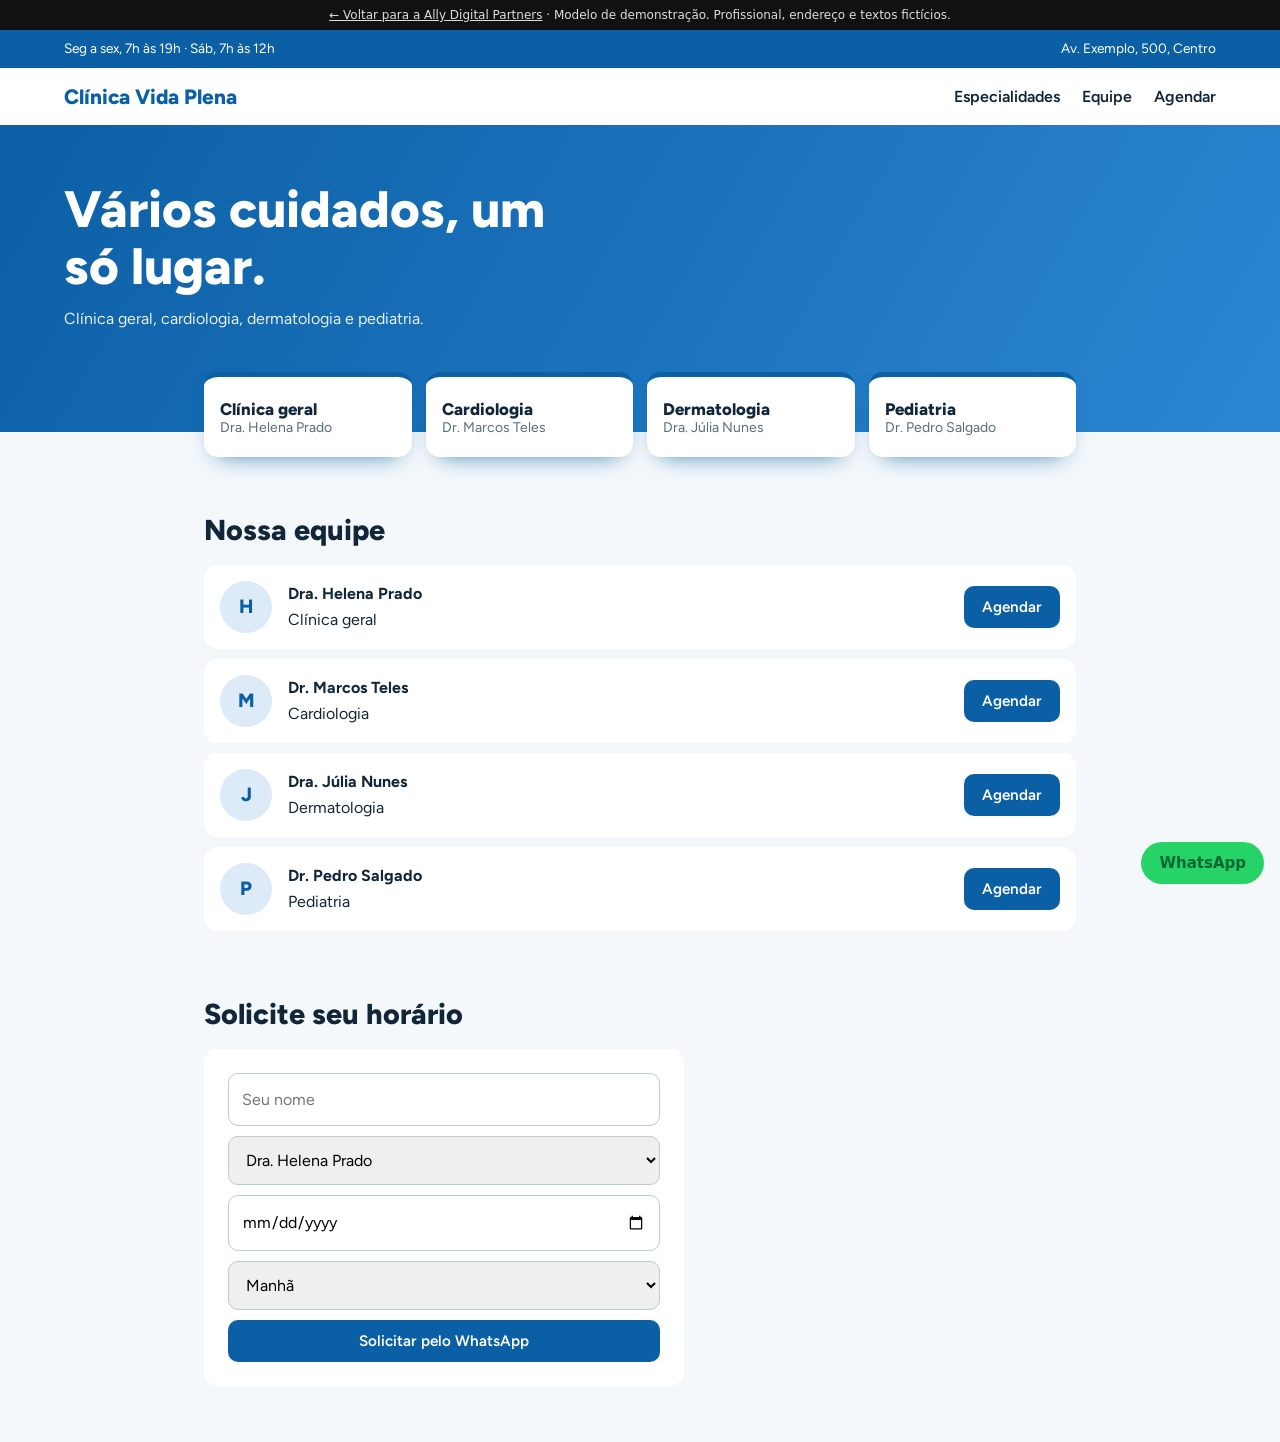
==== modelos/clinica-medica/index.html @ db663fcd "feat: atualizar portfólio ADP - site principal + 9 modelos de sites" ====
<!DOCTYPE html><html lang="pt-BR"><meta charset="utf-8"><meta name="viewport" content="width=device-width,initial-scale=1"><title>Clínica Vida Plena | Modelo de demonstração</title><link href="https://fonts.googleapis.com/css2?family=Figtree:wght@400;600;800&display=swap" rel="stylesheet"><link rel="stylesheet" href="style.css"><body><div class="demo"><a href="../../index.html">← Voltar para a Ally Digital Partners</a> · Modelo de demonstração. Profissional, endereço e textos fictícios.</div><div class="util"><span>Seg a sex, 7h às 19h · Sáb, 7h às 12h</span><span>Av. Exemplo, 500, Centro</span></div>
<header><b>Clínica Vida Plena</b><span><a href="#esp">Especialidades</a><a href="#eq">Equipe</a><a href="#ag">Agendar</a></span></header>
<div class="hero"><h1>Vários cuidados, um só lugar.</h1><p>Clínica geral, cardiologia, dermatologia e pediatria.</p></div>
<div class="sp" id="esp"><button onclick="pick('Dra. Helena Prado')">Clínica geral<small>Dra. Helena Prado</small></button><button onclick="pick('Dr. Marcos Teles')">Cardiologia<small>Dr. Marcos Teles</small></button><button onclick="pick('Dra. Júlia Nunes')">Dermatologia<small>Dra. Júlia Nunes</small></button><button onclick="pick('Dr. Pedro Salgado')">Pediatria<small>Dr. Pedro Salgado</small></button></div>
<div class="sec" id="eq"><h2>Nossa equipe</h2>
<div class="doc"><i>H</i><div><b>Dra. Helena Prado</b><br>Clínica geral</div><button onclick="pick('Dra. Helena Prado')">Agendar</button></div>
<div class="doc"><i>M</i><div><b>Dr. Marcos Teles</b><br>Cardiologia</div><button onclick="pick('Dr. Marcos Teles')">Agendar</button></div>
<div class="doc"><i>J</i><div><b>Dra. Júlia Nunes</b><br>Dermatologia</div><button onclick="pick('Dra. Júlia Nunes')">Agendar</button></div>
<div class="doc"><i>P</i><div><b>Dr. Pedro Salgado</b><br>Pediatria</div><button onclick="pick('Dr. Pedro Salgado')">Agendar</button></div></div>
<div class="sec" id="ag" style="padding-top:0"><h2>Solicite seu horário</h2><form class="fm" onsubmit="wa(event,this)"><input name="Nome" placeholder="Seu nome" required><select name="Profissional" id="prof"><option>Dra. Helena Prado</option><option>Dr. Marcos Teles</option><option>Dra. Júlia Nunes</option><option>Dr. Pedro Salgado</option></select><input name="Data desejada" type="date"><select name="Período"><option>Manhã</option><option>Tarde</option></select><button class="btn">Solicitar pelo WhatsApp</button></form></div><a class="wa" href="https://wa.me/5589994756236" target="_blank" rel="noopener">WhatsApp</a><script src="script.js"></script>
---- modelos/clinica-medica/style.css ----
*{box-sizing:border-box;margin:0}
html{scroll-behavior:smooth}
a{color:inherit}
.demo{background:#111;color:#ddd;font:500 12px system-ui;text-align:center;padding:8px}
.wa{position:fixed;right:16px;bottom:16px;background:#25D366;color:#063;font:600 15px system-ui;text-decoration:none;padding:12px 18px;border-radius:99px;z-index:99}
.pg{display:none}
.pg.on{display:block}
@media(prefers-reduced-motion:reduce){*{animation:none!important}
html{scroll-behavior:auto}
.mq span{padding-left:0!important}}
body{background:#F4F8FB;color:#12263A;font:16px/1.6 Figtree,sans-serif}
.util{background:#0B5FA5;color:#fff;font-size:.85rem;padding:8px 5vw;display:flex;justify-content:space-between;gap:10px;flex-wrap:wrap}
header{background:#fff;padding:16px 5vw;display:flex;justify-content:space-between;align-items:center;box-shadow:0 2px 0 #E0EAF3;flex-wrap:wrap;gap:10px}
header b{font:800 1.3rem Figtree;color:#0B5FA5}
header a{font-weight:600;text-decoration:none;margin-left:22px}
.hero{background:linear-gradient(120deg,#0B5FA5,#2C86D1);color:#fff;padding:56px 5vw 100px}
.hero h1{font:800 clamp(2rem,5vw,3.2rem)/1.1 Figtree;max-width:16ch}
.hero p{margin-top:12px;opacity:.9}
.sp{display:grid;grid-template-columns:repeat(auto-fit,minmax(170px,1fr));gap:14px;max-width:1000px;margin:-60px auto 0;padding:0 5vw;position:relative}
.sp button{background:#fff;border:0;border-radius:14px;padding:22px 16px;text-align:left;font:800 1.05rem Figtree;color:#12263A;box-shadow:0 10px 24px -14px #0B5FA5;cursor:pointer;border-top:5px solid #0B5FA5}
.sp small{display:block;font-weight:400;color:#5a6b7b}
.sec{max-width:1000px;margin:auto;padding:56px 5vw}
h2{font:800 1.8rem Figtree;margin-bottom:18px}
.doc{display:flex;align-items:center;gap:16px;background:#fff;border-radius:14px;padding:16px;margin-bottom:10px}
.doc i{width:52px;height:52px;border-radius:50%;background:#DCEBF7;color:#0B5FA5;display:grid;place-items:center;font:800 1.2rem Figtree;font-style:normal}
.doc div{flex:1}
.doc button,.fm .btn{background:#0B5FA5;color:#fff;border:0;border-radius:10px;padding:12px 18px;font:600 .95rem Figtree;cursor:pointer}
.fm{display:grid;gap:10px;max-width:480px;background:#fff;padding:24px;border-radius:14px}
.fm input,.fm select{padding:13px;border:1px solid #b9cadb;border-radius:10px;font:inherit}
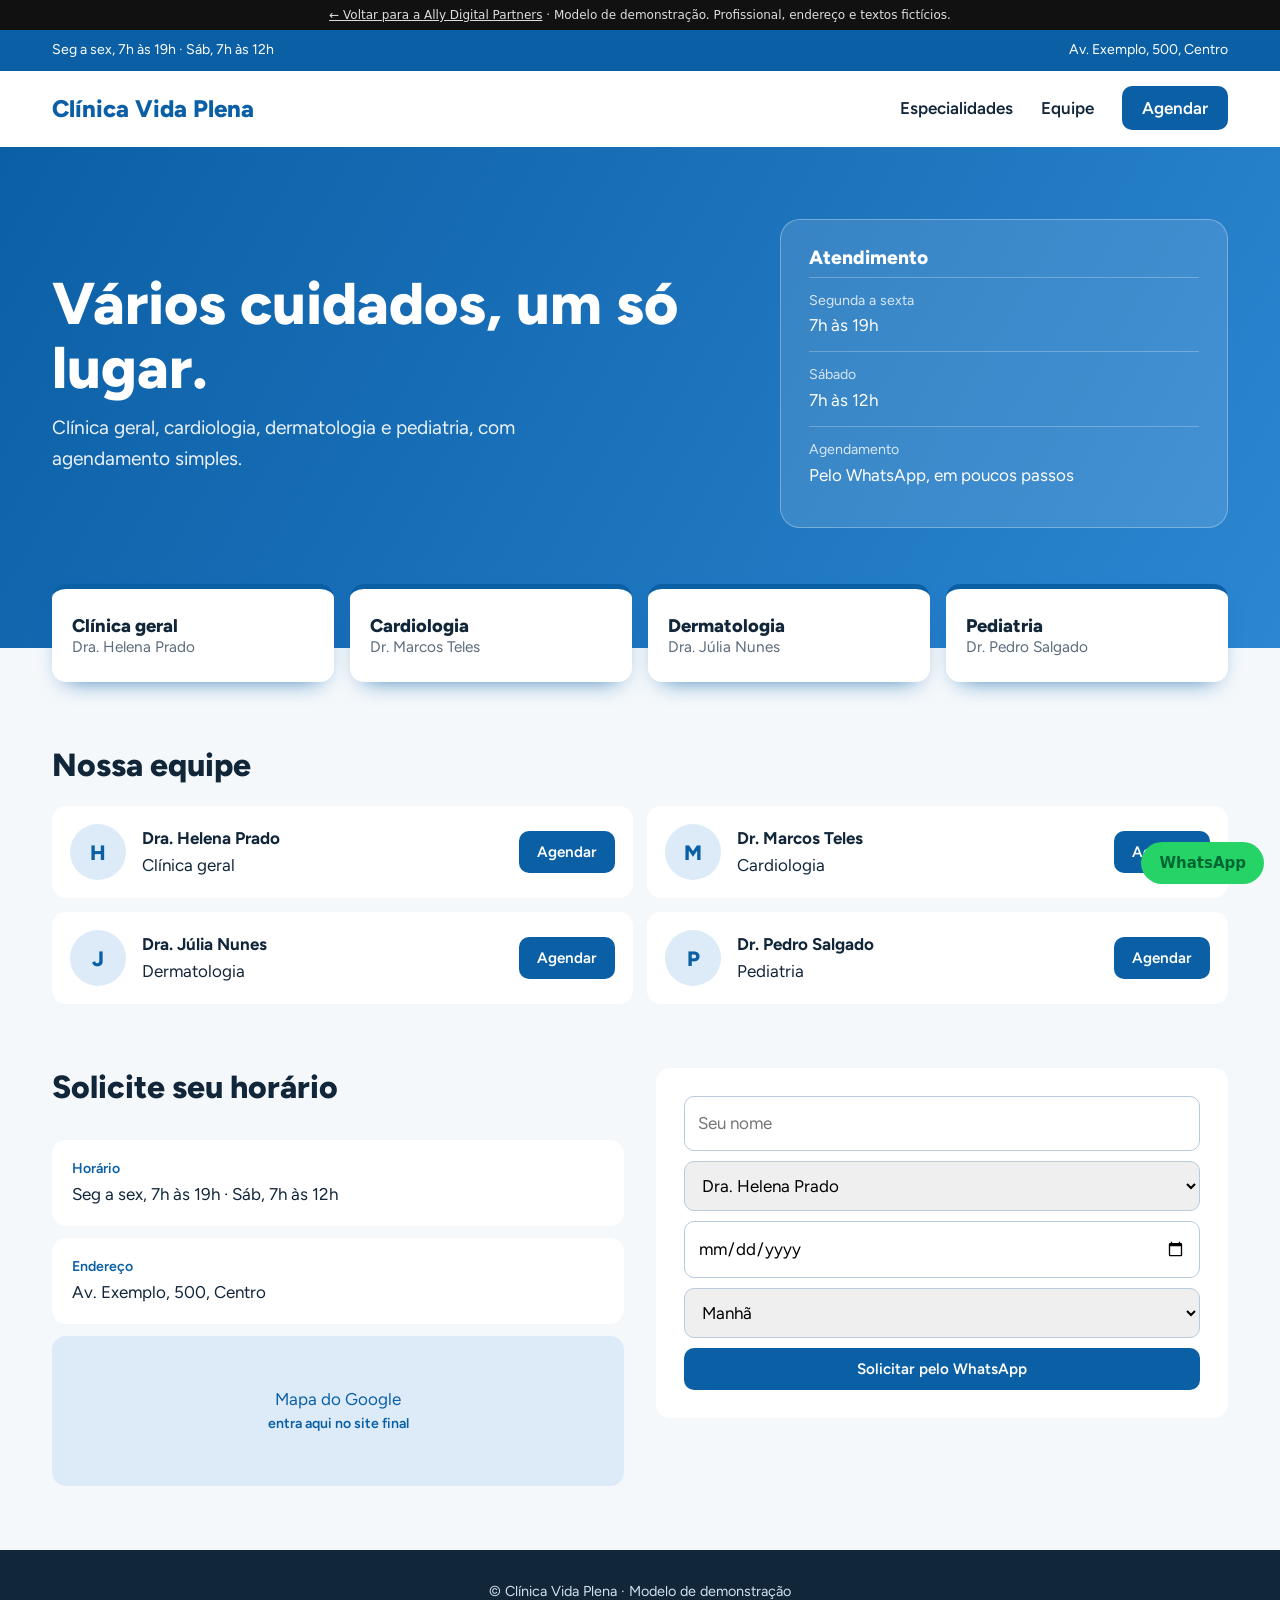
==== commit 203941b0: "update: atualizar site principal e modelos" ====
--- a/modelos/clinica-medica/index.html
+++ b/modelos/clinica-medica/index.html
@@ -1,10 +1,13 @@
-<!DOCTYPE html><html lang="pt-BR"><meta charset="utf-8"><meta name="viewport" content="width=device-width,initial-scale=1"><title>Clínica Vida Plena | Modelo de demonstração</title><link href="https://fonts.googleapis.com/css2?family=Figtree:wght@400;600;800&display=swap" rel="stylesheet"><link rel="stylesheet" href="style.css"><body><div class="demo"><a href="../../index.html">← Voltar para a Ally Digital Partners</a> · Modelo de demonstração. Profissional, endereço e textos fictícios.</div><div class="util"><span>Seg a sex, 7h às 19h · Sáb, 7h às 12h</span><span>Av. Exemplo, 500, Centro</span></div>
-<header><b>Clínica Vida Plena</b><span><a href="#esp">Especialidades</a><a href="#eq">Equipe</a><a href="#ag">Agendar</a></span></header>
-<div class="hero"><h1>Vários cuidados, um só lugar.</h1><p>Clínica geral, cardiologia, dermatologia e pediatria.</p></div>
-<div class="sp" id="esp"><button onclick="pick('Dra. Helena Prado')">Clínica geral<small>Dra. Helena Prado</small></button><button onclick="pick('Dr. Marcos Teles')">Cardiologia<small>Dr. Marcos Teles</small></button><button onclick="pick('Dra. Júlia Nunes')">Dermatologia<small>Dra. Júlia Nunes</small></button><button onclick="pick('Dr. Pedro Salgado')">Pediatria<small>Dr. Pedro Salgado</small></button></div>
-<div class="sec" id="eq"><h2>Nossa equipe</h2>
+<!DOCTYPE html><html lang="pt-BR"><meta charset="utf-8"><meta name="viewport" content="width=device-width,initial-scale=1"><title>Clínica Vida Plena | Modelo de demonstração</title><link href="https://fonts.googleapis.com/css2?family=Figtree:wght@400;600;800&display=swap" rel="stylesheet"><link rel="stylesheet" href="style.css"><body><div class="demo"><a href="../../index.html">← Voltar para a Ally Digital Partners</a> · Modelo de demonstração. Profissional, endereço e textos fictícios.</div><div class="util"><div class="w"><span>Seg a sex, 7h às 19h · Sáb, 7h às 12h</span><span>Av. Exemplo, 500, Centro</span></div></div>
+<header><div class="w"><b>Clínica Vida Plena</b><span><a href="#esp">Especialidades</a><a href="#eq">Equipe</a><a class="hbtn" href="#ag">Agendar</a></span></div></header>
+<div class="hero"><div class="w"><div><h1>Vários cuidados, um só lugar.</h1><p>Clínica geral, cardiologia, dermatologia e pediatria, com agendamento simples.</p></div><div class="hc"><h3>Atendimento</h3><div><small>Segunda a sexta</small>7h às 19h</div><div><small>Sábado</small>7h às 12h</div><div><small>Agendamento</small>Pelo WhatsApp, em poucos passos</div></div></div></div>
+<div class="w sp" id="esp"><button onclick="pick('Dra. Helena Prado')">Clínica geral<small>Dra. Helena Prado</small></button><button onclick="pick('Dr. Marcos Teles')">Cardiologia<small>Dr. Marcos Teles</small></button><button onclick="pick('Dra. Júlia Nunes')">Dermatologia<small>Dra. Júlia Nunes</small></button><button onclick="pick('Dr. Pedro Salgado')">Pediatria<small>Dr. Pedro Salgado</small></button></div>
+<div class="w sec" id="eq"><h2>Nossa equipe</h2><div class="dg">
 <div class="doc"><i>H</i><div><b>Dra. Helena Prado</b><br>Clínica geral</div><button onclick="pick('Dra. Helena Prado')">Agendar</button></div>
 <div class="doc"><i>M</i><div><b>Dr. Marcos Teles</b><br>Cardiologia</div><button onclick="pick('Dr. Marcos Teles')">Agendar</button></div>
 <div class="doc"><i>J</i><div><b>Dra. Júlia Nunes</b><br>Dermatologia</div><button onclick="pick('Dra. Júlia Nunes')">Agendar</button></div>
-<div class="doc"><i>P</i><div><b>Dr. Pedro Salgado</b><br>Pediatria</div><button onclick="pick('Dr. Pedro Salgado')">Agendar</button></div></div>
-<div class="sec" id="ag" style="padding-top:0"><h2>Solicite seu horário</h2><form class="fm" onsubmit="wa(event,this)"><input name="Nome" placeholder="Seu nome" required><select name="Profissional" id="prof"><option>Dra. Helena Prado</option><option>Dr. Marcos Teles</option><option>Dra. Júlia Nunes</option><option>Dr. Pedro Salgado</option></select><input name="Data desejada" type="date"><select name="Período"><option>Manhã</option><option>Tarde</option></select><button class="btn">Solicitar pelo WhatsApp</button></form></div><a class="wa" href="https://wa.me/5589994756236" target="_blank" rel="noopener">WhatsApp</a><script src="script.js"></script>+<div class="doc"><i>P</i><div><b>Dr. Pedro Salgado</b><br>Pediatria</div><button onclick="pick('Dr. Pedro Salgado')">Agendar</button></div></div></div>
+<div class="w sec" id="ag" style="padding-top:0"><div class="ag"><div class="inf"><h2>Solicite seu horário</h2><div><small>Horário</small>Seg a sex, 7h às 19h · Sáb, 7h às 12h</div><div><small>Endereço</small>Av. Exemplo, 500, Centro</div><div class="mp">Mapa do Google<br><small>entra aqui no site final</small></div></div>
+<form class="fm" onsubmit="wa(event,this)"><input name="Nome" placeholder="Seu nome" required><select name="Profissional" id="prof"><option>Dra. Helena Prado</option><option>Dr. Marcos Teles</option><option>Dra. Júlia Nunes</option><option>Dr. Pedro Salgado</option></select><input name="Data desejada" type="date"><select name="Período"><option>Manhã</option><option>Tarde</option></select><button class="btn">Solicitar pelo WhatsApp</button></form></div></div>
+<footer>© Clínica Vida Plena · Modelo de demonstração</footer>
+<a class="wa" href="https://wa.me/5589994756236" target="_blank" rel="noopener">WhatsApp</a><script src="script.js"></script>
--- a/modelos/clinica-medica/style.css
+++ b/modelos/clinica-medica/style.css
@@ -8,22 +8,19 @@
 @media(prefers-reduced-motion:reduce){*{animation:none!important}
 html{scroll-behavior:auto}
 .mq span{padding-left:0!important}}
-body{background:#F4F8FB;color:#12263A;font:16px/1.6 Figtree,sans-serif}
-.util{background:#0B5FA5;color:#fff;font-size:.85rem;padding:8px 5vw;display:flex;justify-content:space-between;gap:10px;flex-wrap:wrap}
-header{background:#fff;padding:16px 5vw;display:flex;justify-content:space-between;align-items:center;box-shadow:0 2px 0 #E0EAF3;flex-wrap:wrap;gap:10px}
-header b{font:800 1.3rem Figtree;color:#0B5FA5}
-header a{font-weight:600;text-decoration:none;margin-left:22px}
-.hero{background:linear-gradient(120deg,#0B5FA5,#2C86D1);color:#fff;padding:56px 5vw 100px}
-.hero h1{font:800 clamp(2rem,5vw,3.2rem)/1.1 Figtree;max-width:16ch}
-.hero p{margin-top:12px;opacity:.9}
-.sp{display:grid;grid-template-columns:repeat(auto-fit,minmax(170px,1fr));gap:14px;max-width:1000px;margin:-60px auto 0;padding:0 5vw;position:relative}
-.sp button{background:#fff;border:0;border-radius:14px;padding:22px 16px;text-align:left;font:800 1.05rem Figtree;color:#12263A;box-shadow:0 10px 24px -14px #0B5FA5;cursor:pointer;border-top:5px solid #0B5FA5}
-.sp small{display:block;font-weight:400;color:#5a6b7b}
-.sec{max-width:1000px;margin:auto;padding:56px 5vw}
-h2{font:800 1.8rem Figtree;margin-bottom:18px}
-.doc{display:flex;align-items:center;gap:16px;background:#fff;border-radius:14px;padding:16px;margin-bottom:10px}
-.doc i{width:52px;height:52px;border-radius:50%;background:#DCEBF7;color:#0B5FA5;display:grid;place-items:center;font:800 1.2rem Figtree;font-style:normal}
-.doc div{flex:1}
-.doc button,.fm .btn{background:#0B5FA5;color:#fff;border:0;border-radius:10px;padding:12px 18px;font:600 .95rem Figtree;cursor:pointer}
-.fm{display:grid;gap:10px;max-width:480px;background:#fff;padding:24px;border-radius:14px}
-.fm input,.fm select{padding:13px;border:1px solid #b9cadb;border-radius:10px;font:inherit}
+body{background:#F4F8FB;color:#12263A;font:17px/1.6 Figtree,sans-serif}
+.w{max-width:1240px;margin:auto;padding:0 32px}
+.util{background:#0B5FA5;color:#fff;font-size:.88rem;padding:9px 0}.util .w{display:flex;justify-content:space-between;gap:10px;flex-wrap:wrap}
+header{background:#fff;box-shadow:0 2px 0 #E0EAF3}header .w{display:flex;justify-content:space-between;align-items:center;height:76px}header b{font:800 1.5rem Figtree;color:#0B5FA5}header a{font-weight:600;text-decoration:none;margin-left:28px}header a.hbtn{background:#0B5FA5;color:#fff;padding:12px 20px;border-radius:10px}
+.hero{background:linear-gradient(120deg,#0B5FA5,#2C86D1);color:#fff;padding:72px 0 120px}.hero .w{display:grid;grid-template-columns:1.2fr .8fr;gap:56px;align-items:center}
+.hero h1{font:800 clamp(2.4rem,4.6vw,4rem)/1.08 Figtree}.hero p{margin-top:14px;font-size:1.2rem;opacity:.92;max-width:46ch}
+.hc{background:rgba(255,255,255,.12);border:1px solid rgba(255,255,255,.3);border-radius:20px;padding:26px 28px}.hc h3{font:800 1.2rem Figtree;margin-bottom:8px}.hc div{padding:12px 0;border-top:1px solid rgba(255,255,255,.25)}.hc small{display:block;opacity:.8}
+.sp{display:grid;grid-template-columns:repeat(4,1fr);gap:16px;margin-top:-64px;position:relative}
+.sp button{background:#fff;border:0;border-radius:14px;padding:26px 20px;text-align:left;font:800 1.15rem Figtree;color:#12263A;box-shadow:0 10px 24px -14px #0B5FA5;cursor:pointer;border-top:5px solid #0B5FA5}.sp small{display:block;font-weight:400;color:#5a6b7b}
+.sec{padding-top:64px;padding-bottom:64px}h2{font:800 2rem Figtree;margin-bottom:22px}
+.dg{display:grid;grid-template-columns:1fr 1fr;gap:14px}
+.doc{display:flex;align-items:center;gap:16px;background:#fff;border-radius:14px;padding:18px}.doc i{width:56px;height:56px;border-radius:50%;background:#DCEBF7;color:#0B5FA5;display:grid;place-items:center;font:800 1.3rem Figtree;font-style:normal}.doc div{flex:1}.doc button,.fm .btn{background:#0B5FA5;color:#fff;border:0;border-radius:10px;padding:12px 18px;font:600 .95rem Figtree;cursor:pointer}
+.ag{display:grid;grid-template-columns:1fr 1fr;gap:32px;align-items:start}.inf{display:grid;gap:12px}.inf div{background:#fff;border-radius:14px;padding:18px 20px}.inf small{display:block;color:#0B5FA5;font-weight:600}.inf .mp{background:#DCEBF7;min-height:150px;display:grid;place-content:center;text-align:center;color:#0B5FA5}
+.fm{display:grid;gap:10px;background:#fff;padding:28px;border-radius:14px}.fm input,.fm select{padding:13px;border:1px solid #b9cadb;border-radius:10px;font:inherit}
+footer{background:#12263A;color:#cfe0ee;text-align:center;padding:30px;font-size:.9rem}
+@media(max-width:860px){.hero .w,.dg,.ag{grid-template-columns:1fr}.sp{grid-template-columns:1fr 1fr}.hero{padding-bottom:100px}header a:not(.hbtn){display:none}}
